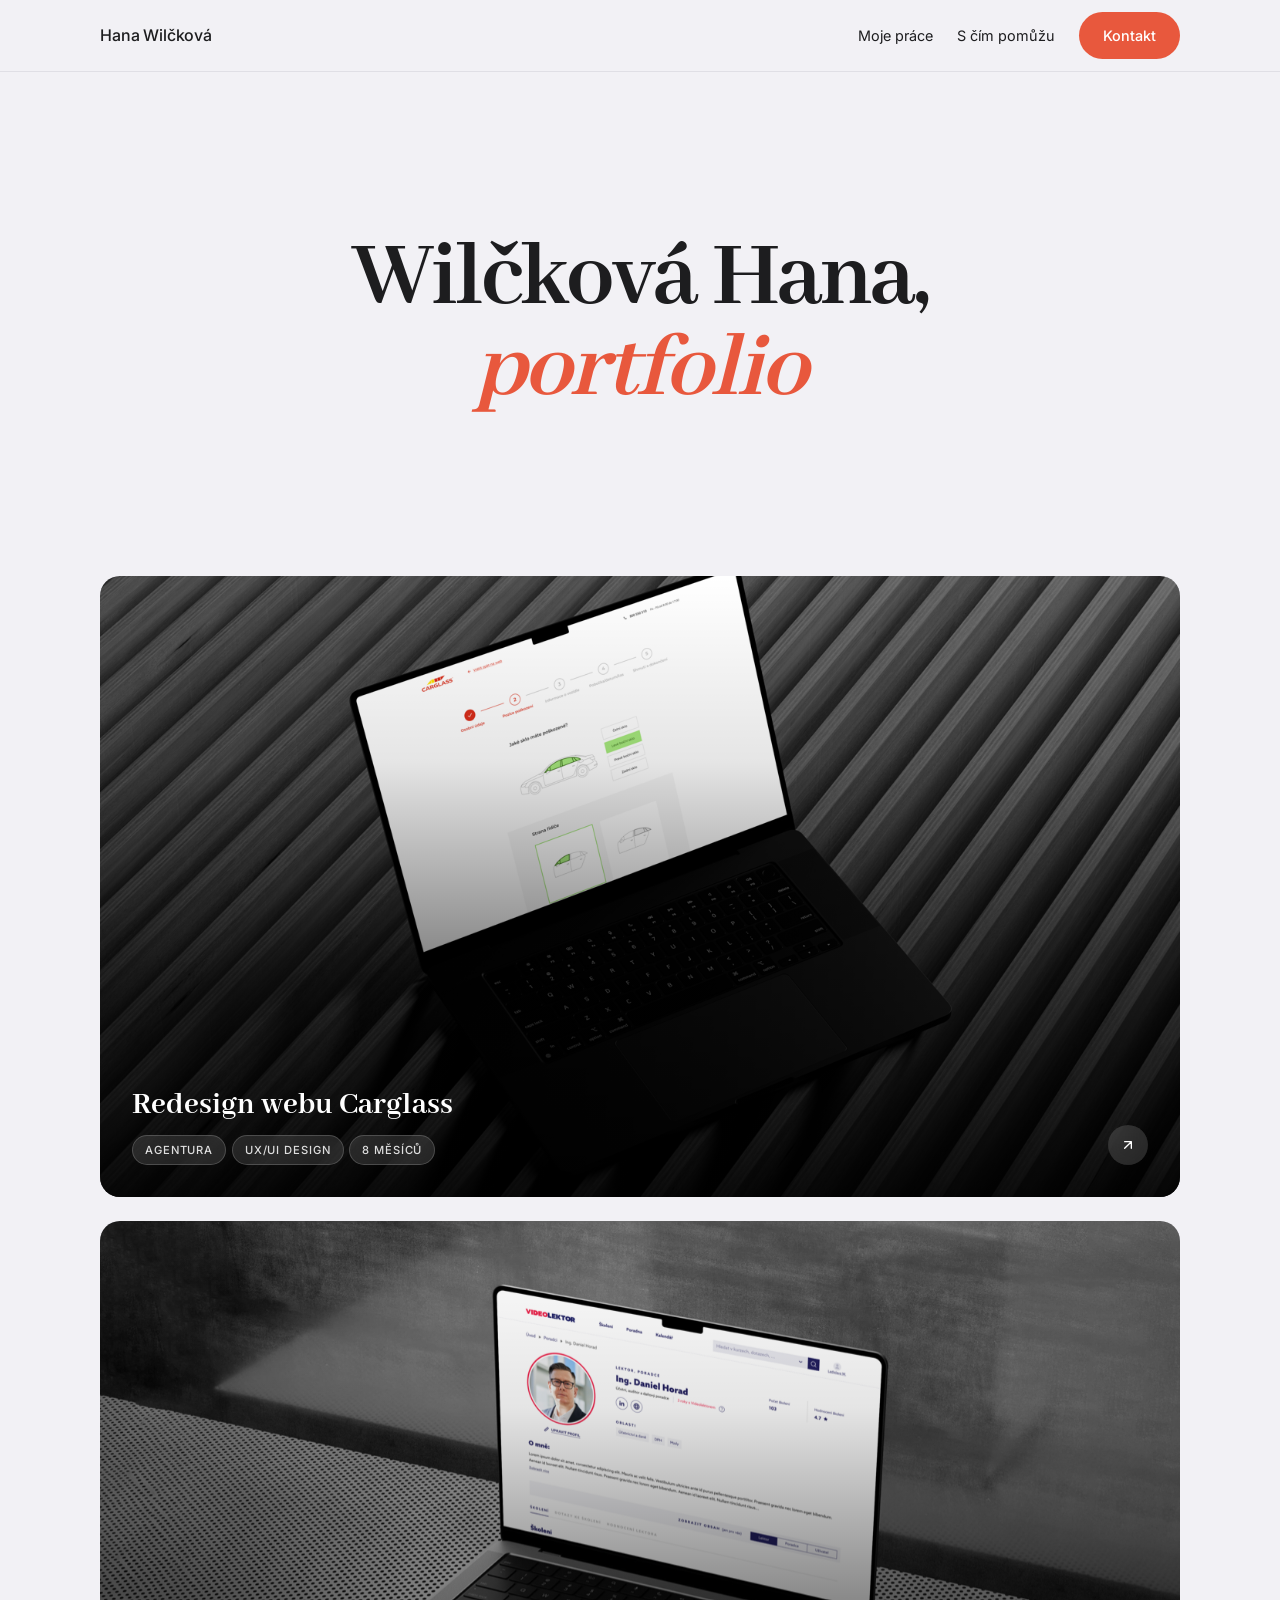
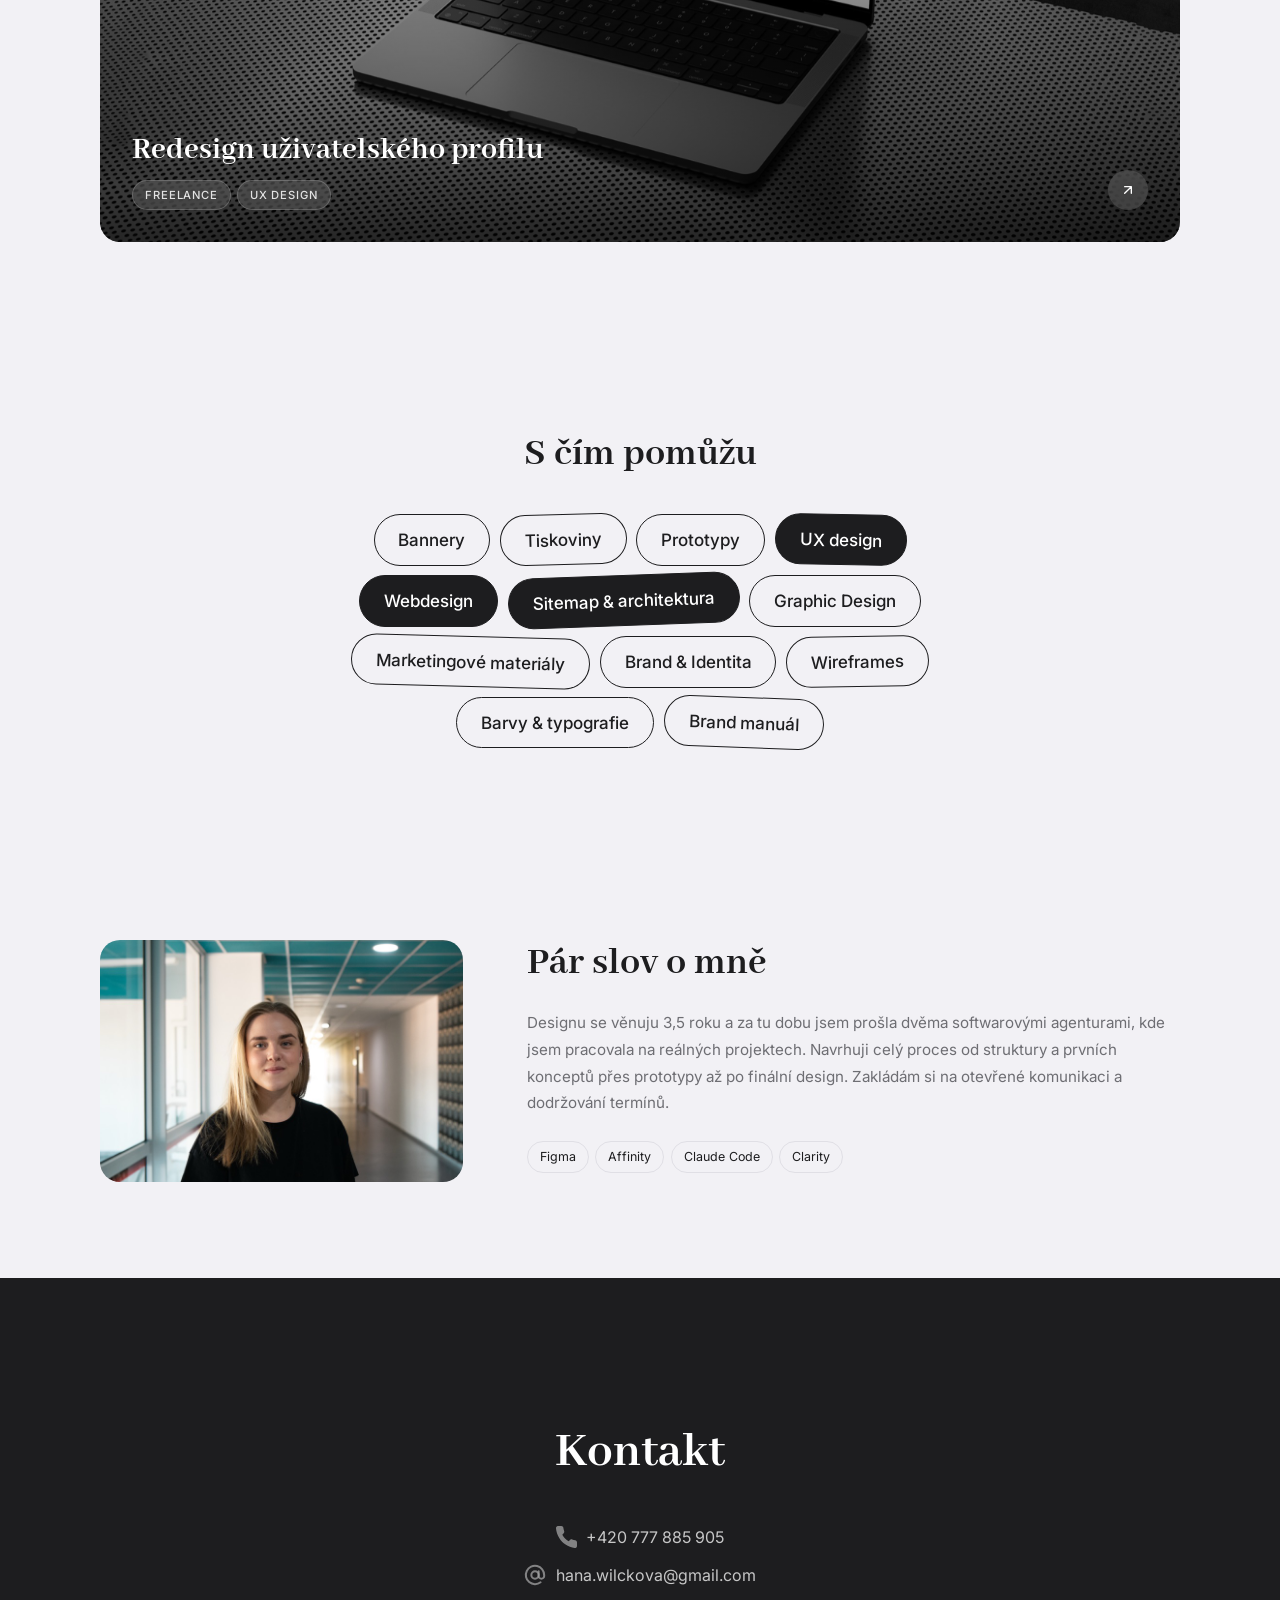
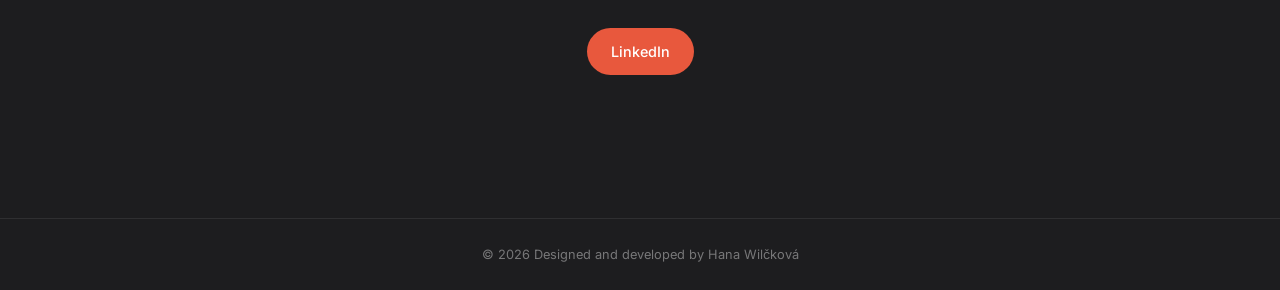
==== index.html @ 3c84c9d0 "Portfolio" ====
<!DOCTYPE html>
<html lang="cs">
<head>
  <meta charset="UTF-8" />
  <meta name="viewport" content="width=device-width, initial-scale=1.0" />
  <meta name="description" content="Hana Wilčková — UI/UX designérka s přesahem do grafiky a brandu. Propojuji strukturované myšlení, kreativitu a AI nástroje." />
  <title>Hana Wilčková — UI/UX designérka</title>
  <style>
/* =============================================
   FONTS
   ============================================= */
@font-face {
  font-family: 'Abhaya Libre';
  src: url('assets/fonts/AbhayaLibre-Regular.ttf') format('truetype');
  font-weight: 400;
  font-style: normal;
  font-display: swap;
}
@font-face {
  font-family: 'Abhaya Libre';
  src: url('assets/fonts/AbhayaLibre-Medium.ttf') format('truetype');
  font-weight: 500;
  font-style: normal;
  font-display: swap;
}
@font-face {
  font-family: 'Abhaya Libre';
  src: url('assets/fonts/AbhayaLibre-SemiBold.ttf') format('truetype');
  font-weight: 600;
  font-style: normal;
  font-display: swap;
}
@font-face {
  font-family: 'Abhaya Libre';
  src: url('assets/fonts/AbhayaLibre-Bold.ttf') format('truetype');
  font-weight: 700 800;
  font-style: normal;
  font-display: swap;
}
@font-face {
  font-family: 'Inter';
  src: url('assets/fonts/Inter-VariableFont_opsz,wght.ttf') format('truetype');
  font-weight: 100 900;
  font-style: normal;
  font-display: swap;
}

/* =============================================
   DESIGN TOKENS
   ============================================= */
:root {
  --color-bg: #F2F1F5;
  --color-primary: #F2F1F5;
  --color-accent: #E8583D;
  --color-text: #1D1D1F;
  --color-white: #FFFFFF;
  --color-footer: #1D1D1F;
  --color-muted: #6E6E73;
  --color-border: #E0DFE5;
  --color-card-bg: #FFFFFF;

  --font-serif: 'Abhaya Libre', Georgia, serif;
  --font-sans: 'Inter', -apple-system, BlinkMacSystemFont, 'Segoe UI', sans-serif;

  --space-xs: 0.5rem;
  --space-sm: 1rem;
  --space-md: 1.5rem;
  --space-lg: 2.5rem;
  --space-xl: 4rem;
  --space-2xl: 6rem;
  --space-3xl: 9rem;

  --radius-sm: 6px;
  --radius-md: 12px;
  --radius-lg: 20px;
  --radius-full: 9999px;

  --transition: 0.2s ease;

  --max-width: 1160px;
  --nav-height: 72px;
}

/* =============================================
   RESET & BASE
   ============================================= */
*, *::before, *::after {
  box-sizing: border-box;
  margin: 0;
  padding: 0;
}

html {
  scroll-behavior: smooth;
  scroll-padding-top: var(--nav-height);
}

body {
  font-family: var(--font-sans);
  font-weight: 400;
  font-size: 1rem;
  line-height: 1.65;
  color: var(--color-text);
  background-color: var(--color-bg);
  -webkit-font-smoothing: antialiased;
  -moz-osx-font-smoothing: grayscale;
}


img {
  display: block;
  max-width: 100%;
  height: auto;
}

a {
  color: inherit;
  text-decoration: none;
}

ul, ol {
  list-style: none;
}

/* =============================================
   TYPOGRAPHY
   ============================================= */
h1, h2, h3, h4 {
  font-family: var(--font-serif);
  font-weight: 700;
  line-height: 1.15;
  color: var(--color-text);
}

h1 { font-size: clamp(2.8rem, 6vw, 5.5rem); }
h2 { font-size: clamp(2rem, 4vw, 3.5rem); }
h3 { font-size: clamp(1.4rem, 2.5vw, 2rem); }
h4 { font-size: 1.2rem; font-weight: 600; }

p {
  color: var(--color-text);
  line-height: 1.7;
}

.text-muted {
  color: var(--color-muted);
  font-size: 0.9rem;
}

/* =============================================
   LAYOUT
   ============================================= */
.container {
  width: 100%;
  max-width: var(--max-width);
  margin: 0 auto;
  padding: 0 var(--space-lg);
}

section {
  padding: var(--space-2xl) 0;
}

/* =============================================
   BUTTONS
   ============================================= */
.btn {
  display: inline-flex;
  align-items: center;
  gap: 0.4rem;
  padding: 0.7rem 1.5rem;
  border-radius: var(--radius-full);
  font-family: var(--font-sans);
  font-size: 0.9rem;
  font-weight: 500;
  cursor: pointer;
  border: none;
  transition: background-color var(--transition), color var(--transition), transform var(--transition), box-shadow var(--transition);
  white-space: nowrap;
}

.btn-accent {
  background-color: var(--color-accent);
  color: var(--color-white);
}

.btn-accent:hover {
  background-color: #d44b31;
  transform: translateY(-1px);
  box-shadow: 0 4px 16px rgba(232, 88, 61, 0.3);
}

.btn-outline {
  background-color: transparent;
  color: var(--color-text);
  border: 1.5px solid var(--color-border);
}

.btn-outline:hover {
  border-color: var(--color-text);
}

.btn-ghost {
  background-color: transparent;
  color: var(--color-text);
  padding: 0.7rem 0;
}

.btn-ghost:hover {
  color: var(--color-accent);
}

.btn-large {
  padding: 1rem 2.5rem;
  font-size: 1.1rem;
}

.btn-nav {
  background-color: transparent;
  color: var(--color-text);
  border: 1.5px solid var(--color-text);
}

.btn-nav:hover {
  background-color: var(--color-accent);
  border-color: var(--color-accent);
  color: var(--color-white);
  transform: translateY(-1px);
  box-shadow: 0 4px 16px rgba(232, 88, 61, 0.3);
}

/* =============================================
   NAVIGATION
   ============================================= */
.nav {
  position: fixed;
  top: 0;
  left: 0;
  right: 0;
  z-index: 100;
  background-color: var(--color-bg);
  border-bottom: 1px solid var(--color-border);
  height: var(--nav-height);
  display: flex;
  align-items: center;
}

body {
  padding-top: var(--nav-height);
}

.nav__inner {
  display: flex;
  align-items: center;
  justify-content: space-between;
  width: 100%;
  max-width: var(--max-width);
  margin: 0 auto;
  padding: 0 var(--space-lg);
}

.nav__logo {
  font-family: var(--font-sans);
  font-weight: 500;
  font-size: 1rem;
  color: var(--color-text);
  letter-spacing: -0.01em;
  transition: color var(--transition);
  white-space: nowrap;
}

.nav__logo:hover {
  color: var(--color-accent);
}

.nav__links {
  display: flex;
  align-items: center;
  gap: var(--space-md);
  margin-left: auto;
  margin-right: var(--space-md);
}

.nav__link {
  font-family: var(--font-sans);
  font-size: 0.9rem;
  font-weight: 400;
  color: var(--color-text);
  transition: color var(--transition);
}

.nav__link:hover {
  color: var(--color-accent);
}

.nav__actions {
  display: flex;
  align-items: center;
  gap: var(--space-sm);
}

/* Burger button */
.nav__burger {
  display: none;
  flex-direction: column;
  justify-content: center;
  align-items: center;
  gap: 5px;
  width: 36px;
  height: 36px;
  background: none;
  border: none;
  cursor: pointer;
  padding: 0;
  flex-shrink: 0;
}

.nav__burger-line {
  display: block;
  width: 22px;
  height: 2px;
  background-color: var(--color-text);
  border-radius: 2px;
  transition: transform 0.2s ease, opacity 0.2s ease;
}

.nav__burger[aria-expanded="true"] .nav__burger-line:nth-child(1) {
  transform: translateY(7px) rotate(45deg);
}
.nav__burger[aria-expanded="true"] .nav__burger-line:nth-child(2) {
  opacity: 0;
}
.nav__burger[aria-expanded="true"] .nav__burger-line:nth-child(3) {
  transform: translateY(-7px) rotate(-45deg);
}

/* Mobile drawer */
.nav__drawer {
  display: none;
  position: fixed;
  top: var(--nav-height);
  left: 0;
  right: 0;
  height: calc(100dvh - var(--nav-height));
  background-color: var(--color-bg);
  padding: var(--space-md) var(--space-lg);
  flex-direction: column;
  gap: 0;
  z-index: 99;
  overflow-y: auto;
}

.nav__drawer.is-open {
  display: flex;
}

.nav__drawer-link {
  font-family: var(--font-sans);
  font-size: 1rem;
  font-weight: 400;
  color: var(--color-text);
  padding: 0.85rem 0;
  border-bottom: 1px solid var(--color-border);
  transition: color var(--transition);
}

.nav__drawer-link:last-child {
  border-bottom: none;
}

.nav__drawer-link:hover {
  color: var(--color-accent);
}

/* =============================================
   HERO
   ============================================= */
.hero {
  display: flex;
  flex-direction: column;
  justify-content: flex-start;
  padding-top: calc(var(--nav-height) + 10vh);
  padding-bottom: var(--space-2xl);
  position: relative;
  overflow: hidden;
}

.hero__scroll {
  position: absolute;
  bottom: 2.5rem;
  left: 50%;
  transform: translateX(-50%);
  display: flex;
  flex-direction: column;
  align-items: center;
  gap: 0.5rem;
  color: var(--color-muted);
  font-size: 0.75rem;
  letter-spacing: 0.08em;
  text-transform: uppercase;
  animation: scrollBounce 2s ease-in-out infinite;
}

.hero__scroll svg {
  width: 18px;
  height: 18px;
  stroke: var(--color-muted);
}

@keyframes scrollBounce {
  0%, 100% { transform: translateX(-50%) translateY(0); }
  50% { transform: translateX(-50%) translateY(6px); }
}

.hero__intro {
  display: flex;
  align-items: center;
  gap: var(--space-md);
  margin-bottom: var(--space-lg);
}

.hero__avatar-wrap {
  flex-shrink: 0;
  width: 68px;
  height: 68px;
  border-radius: var(--radius-full);
  background-color: var(--color-text);
  overflow: hidden;
  display: flex;
  align-items: center;
  justify-content: center;
}

.hero__avatar {
  width: 100%;
  height: 100%;
  object-fit: cover;
  border-radius: var(--radius-full);
}

.hero__avatar-placeholder {
  width: 100%;
  height: 100%;
  display: flex;
  align-items: center;
  justify-content: center;
}

.hero__avatar-placeholder svg {
  width: 32px;
  height: 32px;
  stroke: rgba(255,255,255,0.5);
}

.hero__intro-text {
  display: flex;
  flex-direction: column;
  gap: 0.15rem;
}

.hero__name {
  font-family: var(--font-sans);
  font-size: 0.95rem;
  font-weight: 500;
  color: var(--color-text);
}

.hero__role {
  font-size: 0.85rem;
  color: var(--color-muted);
}

.hero__title {
  font-size: clamp(3.2rem, 7.5vw, 6.5rem);
  letter-spacing: -0.03em;
  line-height: 0.95;
  margin-bottom: var(--space-lg);
  text-align: center;
  max-width: 900px;
  margin-left: auto;
  margin-right: auto;
}

.hero__title-accent {
  color: var(--color-accent);
  font-style: italic;
}

.hero__subtitle {
  font-size: 1.05rem;
  color: var(--color-muted);
  max-width: 520px;
  line-height: 1.75;
  margin-bottom: var(--space-lg);
}

.hero__actions {
  display: flex;
  align-items: center;
  gap: var(--space-md);
}

/* =============================================
   PROJECTS SECTION
   ============================================= */
.projects {
  padding: var(--space-md) 0 var(--space-2xl);
  scroll-margin-top: var(--nav-height);
}

.section-header {
  display: flex;
  align-items: baseline;
  justify-content: space-between;
  margin-bottom: var(--space-lg);
}

.section-label {
  font-family: var(--font-sans);
  font-size: 0.8rem;
  font-weight: 500;
  text-transform: uppercase;
  letter-spacing: 0.1em;
  color: var(--color-muted);
  margin-bottom: var(--space-xs);
}

.projects__grid {
  display: grid;
  grid-template-columns: 1fr;
  gap: var(--space-md);
}

/* =============================================
   PROJECT CARD
   ============================================= */
.card {
  border-radius: var(--radius-lg);
  overflow: hidden;
  position: relative;
  display: block;
  cursor: pointer;
  text-decoration: none;
  aspect-ratio: 40 / 23;
  background-color: var(--color-border);
}

.card__image {
  position: absolute;
  inset: 0;
  width: 100%;
  height: 100%;
}

.card__image img {
  width: 100%;
  height: 100%;
  object-fit: cover;
  transition: transform 0.5s ease;
}

.card:hover .card__image img {
  transform: scale(1.05);
}

.card__image-placeholder {
  width: 100%;
  height: 100%;
  display: flex;
  align-items: center;
  justify-content: center;
  font-family: var(--font-sans);
  font-size: 0.85rem;
  color: rgba(255,255,255,0.7);
  padding: var(--space-sm);
  text-align: center;
}

/* Gradient overlay + text */
.card__overlay {
  position: absolute;
  inset: 0;
  background: linear-gradient(to top, rgba(0,0,0,0.85) 0%, rgba(0,0,0,0.45) 40%, rgba(0,0,0,0.10) 70%, transparent 100%);
  display: flex;
  flex-direction: column;
  justify-content: flex-end;
  padding: 2rem;
  transition: background 0.4s ease;
}

.card:hover .card__overlay {
  background: linear-gradient(to top, rgba(0,0,0,0.82) 0%, rgba(0,0,0,0.25) 55%, transparent 100%);
}

.card__header {
  display: flex;
  align-items: flex-end;
  justify-content: space-between;
  gap: var(--space-sm);
}

.card__header-left {
  display: flex;
  flex-direction: column;
  gap: 0.3rem;
}

.card__tags {
  display: flex;
  flex-wrap: wrap;
  gap: 0.35rem;
  margin-top: 0.4rem;
}

.card__tag {
  display: inline-block;
  font-size: 0.7rem;
  font-weight: 500;
  text-transform: uppercase;
  letter-spacing: 0.08em;
  color: rgba(255,255,255,0.85);
  background: rgba(255,255,255,0.12);
  backdrop-filter: blur(10px);
  -webkit-backdrop-filter: blur(10px);
  border: 1px solid rgba(255,255,255,0.18);
  border-radius: var(--radius-full);
  padding: 0.3rem 0.75rem;
}

.card__title {
  font-family: var(--font-serif);
  font-size: clamp(1.4rem, 4vw, 2rem);
  font-weight: 700;
  color: var(--color-white);
  line-height: 1.2;
}

/* Arrow button */
.card__arrow {
  width: 2.5rem;
  height: 2.5rem;
  border-radius: var(--radius-full);
  background-color: rgba(255,255,255,0.15);
  backdrop-filter: blur(8px);
  -webkit-backdrop-filter: blur(8px);
  display: flex;
  align-items: center;
  justify-content: center;
  flex-shrink: 0;
  transition: background-color var(--transition), transform var(--transition);
}

.card:hover .card__arrow {
  background-color: var(--color-accent);
  transform: translate(2px, -2px);
}

.card__arrow svg {
  width: 1rem;
  height: 1rem;
  stroke: var(--color-white);
}

/* Placeholder card */
.card--placeholder {
  cursor: default;
  background-color: var(--color-bg);
  border: 1.5px dashed var(--color-border);
}

.card--placeholder:hover .card__image img {
  transform: none;
}

.card--placeholder .card__overlay {
  background: none;
}

.card--placeholder .card__title {
  color: var(--color-muted);
}

.card--placeholder .card__tag {
  color: var(--color-accent);
}

.card--placeholder .card__image-placeholder {
  background: transparent;
  color: var(--color-muted);
  font-size: 1.5rem;
}

/* =============================================
   SERVICES SECTION
   ============================================= */
.services {
  padding: var(--space-2xl) 0;
}

.services__inner {
  display: flex;
  flex-direction: column;
  align-items: center;
  gap: var(--space-lg);
}

.services__heading {
  font-family: var(--font-serif);
  font-size: clamp(1.8rem, 6vw, 2.5rem);
  font-weight: 700;
  line-height: 1;
  color: var(--color-text);
  text-align: center;
}

.services__cloud {
  display: flex;
  flex-wrap: wrap;
  justify-content: center;
  gap: clamp(0.35rem, 1.2vw, 0.6rem);
  max-width: 680px;
}

.services__pill {
  display: inline-block;
  padding: 0.62em 1.4em;
  border: 1.5px solid var(--color-text);
  border-radius: var(--radius-full);
  font-size: clamp(0.75rem, 3.2vw, 1.067rem);
  font-weight: 500;
  color: var(--color-text);
  white-space: nowrap;
}

.services__pill--accent {
  background-color: var(--color-text);
  border-color: var(--color-text);
  color: var(--color-white);
}

/* Subtle rotations for scattered feel */
.services__pill:nth-child(2)  { transform: rotate(-1.5deg); }
.services__pill:nth-child(4)  { transform: rotate(1deg); }
.services__pill:nth-child(6)  { transform: rotate(-2deg); }
.services__pill:nth-child(8)  { transform: rotate(1.5deg); }
.services__pill:nth-child(10) { transform: rotate(-1deg); }
.services__pill:nth-child(12) { transform: rotate(2deg); }

/* =============================================
   ABOUT SECTION
   ============================================= */
.about {
  padding: var(--space-2xl) 0;
}

.about__inner {
  display: grid;
  grid-template-columns: 1fr 2fr;
  gap: var(--space-xl);
  align-items: start;
}

.about__inner {
  display: grid;
  grid-template-columns: 1fr 1.8fr;
  gap: var(--space-xl);
  align-items: stretch;
}

.about__photo {
  border-radius: var(--radius-lg);
  overflow: hidden;
}

.about__photo img {
  width: 100%;
  height: 100%;
  object-fit: cover;
  object-position: 42% 0%;
  transform: scale(1.6) translateY(-15%);
  transform-origin: 42% 0%;
}

.about__content {
  display: flex;
  flex-direction: column;
  gap: var(--space-md);
}

.about__title {
  font-family: var(--font-serif);
  font-size: 2.5rem;
  font-weight: 700;
  color: var(--color-text);
}

.about__quote {
  font-family: var(--font-serif);
  font-size: 1.75rem;
  font-weight: 700;
  line-height: 1.2;
  color: var(--color-text);
}

.about__quote em {
  color: var(--color-accent);
  font-style: normal;
}

.about__subtext {
  font-size: 0.95rem;
  color: var(--color-muted);
  line-height: 1.75;
}

.about__tools-list {
  display: flex;
  flex-wrap: wrap;
  gap: 0.4rem;
}

.about__tool {
  padding: 0.3rem 0.75rem;
  border: 1px solid var(--color-border);
  border-radius: var(--radius-full);
  font-size: 0.78rem;
  color: var(--color-text);
}

/* =============================================
   FOOTER
   ============================================= */
.footer {
  background-color: var(--color-footer);
  color: var(--color-white);
}

.footer__main {
  min-height: 60vh;
  display: flex;
  align-items: center;
  padding: var(--space-2xl) 0;
}

.footer__bar {
  min-height: 72px;
  display: flex;
  align-items: center;
  justify-content: center;
  border-top: 1px solid rgba(255,255,255,0.08);
}

.footer__bar .container {
  width: 100%;
  text-align: center;
}

.footer__inner {
  display: flex;
  flex-direction: column;
  align-items: center;
  text-align: center;
  gap: var(--space-xl);
  width: 100%;
}

.footer__cta-label {
  font-size: 0.8rem;
  font-weight: 500;
  text-transform: uppercase;
  letter-spacing: 0.1em;
  color: rgba(255,255,255,0.4);
  margin-bottom: var(--space-sm);
}

.footer__headline {
  font-family: var(--font-serif);
  font-size: clamp(2rem, 4vw, 3.5rem);
  color: var(--color-white);
  line-height: 1.2;
  margin-bottom: var(--space-lg);
}

.footer__contacts {
  display: flex;
  flex-direction: column;
  align-items: center;
  gap: 0.75rem;
  margin-bottom: var(--space-lg);
}

.footer__contact-item {
  display: inline-flex;
  align-items: center;
  gap: 0.6rem;
  color: rgba(255,255,255,0.75);
  font-size: 1rem;
  text-decoration: none;
  transition: color var(--transition);
}

.footer__contact-item:hover {
  color: var(--color-white);
}

.footer__contact-item svg {
  flex-shrink: 0;
  opacity: 0.6;
}


.footer__copy {
  font-size: 0.8rem;
  color: rgba(255,255,255,0.4);
  text-align: center;
}

.footer__social {
  display: flex;
  gap: var(--space-md);
}

.footer__social-link {
  font-size: 0.8rem;
  color: rgba(255,255,255,0.4);
  transition: color var(--transition);
}

.footer__social-link:hover {
  color: var(--color-white);
}

/* =============================================
   CASE STUDY PAGES
   ============================================= */

/* Case Study Hero */
.case-hero {
  padding: var(--space-2xl) 0 var(--space-xl);
  border-bottom: 1px solid var(--color-border);
}

.case-hero__breadcrumb {
  font-size: 0.85rem;
  color: var(--color-muted);
  margin-bottom: var(--space-lg);
  display: flex;
  align-items: center;
  gap: 0.4rem;
}

.case-hero__breadcrumb a {
  color: var(--color-muted);
  transition: color var(--transition);
}

.case-hero__breadcrumb a:hover {
  color: var(--color-text);
}

.case-hero__label {
  font-size: 0.8rem;
  font-weight: 500;
  text-transform: uppercase;
  letter-spacing: 0.1em;
  color: var(--color-accent);
  margin-bottom: var(--space-sm);
}

.case-hero__title {
  margin-bottom: var(--space-lg);
  max-width: 800px;
}

.case-hero__meta {
  display: flex;
  flex-wrap: wrap;
  gap: var(--space-lg);
}

.case-hero__meta-item {
  display: flex;
  flex-direction: column;
  gap: 0.2rem;
}

.case-hero__meta-label {
  font-size: 0.75rem;
  font-weight: 500;
  text-transform: uppercase;
  letter-spacing: 0.08em;
  color: var(--color-muted);
}

.case-hero__meta-value {
  font-size: 0.95rem;
  font-weight: 500;
  color: var(--color-text);
}

/* Case Study Cover Image */
.case-cover {
  padding: var(--space-xl) 0;
}

.case-cover__image {
  width: 100%;
  border-radius: var(--radius-lg);
  overflow: hidden;
  aspect-ratio: 16 / 7;
  background-color: var(--color-border);
  position: relative;
}

.case-cover__image img {
  width: 100%;
  height: 100%;
  object-fit: cover;
}

.case-cover__placeholder {
  width: 100%;
  height: 100%;
  display: flex;
  align-items: center;
  justify-content: center;
  font-family: var(--font-sans);
  font-size: 0.9rem;
  color: var(--color-white);
}

/* Case Study Content */
.case-content {
  padding: 0 0 var(--space-2xl);
}

.case-section {
  padding: var(--space-xl) 0;
  border-top: 1px solid var(--color-border);
}

.case-section__inner {
  display: grid;
  grid-template-columns: 200px 1fr;
  gap: var(--space-xl);
  align-items: start;
}

.case-section__num {
  font-family: var(--font-sans);
  font-size: 0.75rem;
  font-weight: 500;
  text-transform: uppercase;
  letter-spacing: 0.1em;
  color: var(--color-muted);
  padding-top: 0.5rem;
}

.case-section__num strong {
  font-size: 1.5rem;
  font-weight: 700;
  font-family: var(--font-serif);
  color: var(--color-text);
  display: block;
  line-height: 1;
  margin-bottom: 0.25rem;
}

.case-section__title {
  font-family: var(--font-serif);
  font-size: clamp(1.5rem, 2.5vw, 2rem);
  margin-bottom: var(--space-md);
}

.case-section__body {
  font-size: 1.05rem;
  line-height: 1.8;
  color: var(--color-text);
}

.case-section__body p {
  margin-bottom: var(--space-sm);
}

.case-section__body p:last-child {
  margin-bottom: 0;
}

/* Numbered process steps */
.process-steps {
  display: flex;
  flex-direction: column;
  gap: var(--space-md);
  margin-top: var(--space-md);
}

.process-step {
  display: flex;
  gap: var(--space-md);
  align-items: flex-start;
}

.process-step__num {
  flex-shrink: 0;
  width: 36px;
  height: 36px;
  border-radius: var(--radius-full);
  background-color: var(--color-accent);
  color: var(--color-white);
  display: flex;
  align-items: center;
  justify-content: center;
  font-size: 0.8rem;
  font-weight: 600;
  font-family: var(--font-sans);
  margin-top: 0.1rem;
}

.process-step__content {
  flex: 1;
}

.process-step__title {
  font-weight: 500;
  color: var(--color-text);
  margin-bottom: 0.2rem;
}

.process-step__desc {
  font-size: 0.875rem;
  color: var(--color-muted);
}

/* Callout / highlight block */
.callout {
  background-color: var(--color-white);
  border-left: 3px solid var(--color-accent);
  border-radius: 0 var(--radius-md) var(--radius-md) 0;
  padding: var(--space-md);
  margin: var(--space-md) 0;
}

.callout p {
  font-size: 0.975rem;
  color: var(--color-text);
}

/* Image placeholder in case study */
.case-image {
  width: 100%;
  border-radius: var(--radius-md);
  overflow: hidden;
  margin: var(--space-md) 0;
}

.case-image__placeholder {
  width: 100%;
  aspect-ratio: 16 / 8;
  display: flex;
  flex-direction: column;
  align-items: center;
  justify-content: center;
  gap: 0.5rem;
  font-family: var(--font-sans);
  font-size: 0.85rem;
  color: rgba(255,255,255,0.85);
}

.case-image__caption {
  font-size: 0.8rem;
  color: var(--color-muted);
  text-align: center;
  margin-top: 0.5rem;
  font-style: italic;
}

/* Back button */
.case-back {
  padding: var(--space-xl) 0 var(--space-2xl);
  border-top: 1px solid var(--color-border);
  display: flex;
  align-items: center;
  justify-content: space-between;
}

.btn-back {
  display: inline-flex;
  align-items: center;
  gap: 0.5rem;
  font-size: 0.9rem;
  font-weight: 500;
  color: var(--color-text);
  transition: color var(--transition), gap var(--transition);
}

.btn-back:hover {
  color: var(--color-accent);
  gap: 0.75rem;
}

/* =============================================
   DIVIDERS & UTILS
   ============================================= */
.divider {
  width: 100%;
  height: 1px;
  background-color: var(--color-border);
}

.visually-hidden {
  position: absolute;
  width: 1px;
  height: 1px;
  padding: 0;
  margin: -1px;
  overflow: hidden;
  clip: rect(0, 0, 0, 0);
  white-space: nowrap;
  border: 0;
}

/* =============================================
   RESPONSIVE
   ============================================= */
@media (max-width: 900px) {
  .projects__grid {
    grid-template-columns: 1fr;
    gap: var(--space-md);
  }

  .about__inner {
    grid-template-columns: 1fr;
    gap: var(--space-lg);
  }

  .case-section__inner {
    grid-template-columns: 1fr;
    gap: var(--space-sm);
  }

  .case-section__num {
    display: flex;
    align-items: center;
    gap: var(--space-sm);
    padding-top: 0;
  }

  .case-section__num strong {
    display: inline;
    margin-bottom: 0;
  }
}

@media (max-width: 768px) {
  :root {
    --space-xl: 3rem;
    --space-2xl: 4rem;
    --space-3xl: 5rem;
  }

  .container {
    padding: 0 var(--space-sm);
  }

  .nav__inner {
    padding: 0 var(--space-sm);
  }

  .hero {
    padding: var(--space-xl) 0 var(--space-lg);
  }

  .hero__title {
    font-size: clamp(2.6rem, 9vw, 4rem);
  }

  .hero__actions {
    flex-direction: column;
    align-items: flex-start;
    gap: var(--space-sm);
  }

  .section-header {
    flex-direction: column;
    gap: var(--space-xs);
  }

  .case-hero__meta {
    gap: var(--space-md);
  }

  .footer__bottom {
    flex-direction: column;
    align-items: center;
    text-align: center;
  }
}

@media (max-width: 480px) {
  h1 { font-size: 2.4rem; }
  h2 { font-size: 1.8rem; }

  .hero__subtitle {
    font-size: 1rem;
  }
}

@media (max-width: 425px) {
  .nav__links {
    display: none;
  }

  .nav__burger {
    display: flex;
  }

  .nav__inner {
    padding: 0 var(--space-sm);
  }

  .nav__drawer {
    padding: 0 var(--space-sm);
  }

  .card__overlay {
    padding: 1.25rem;
  }

  .card__tag {
    font-size: 0.65rem;
    padding: 0.25rem 0.6rem;
  }
}


/* =============================================
   ANIMACE
   ============================================= */

/* Nav blur při scrollu */
.nav--scrolled {
  background-color: rgba(242, 241, 245, 0.85);
  backdrop-filter: blur(12px);
  -webkit-backdrop-filter: blur(12px);
  box-shadow: 0 1px 0 rgba(0,0,0,0.06);
}

/* Fade-in při scrollu */
.anim-hidden {
  opacity: 0;
  transform: translateY(24px);
  transition: opacity 0.6s ease, transform 0.6s ease;
}
.anim-visible {
  opacity: 1;
  transform: translateY(0);
}

</style>
</head>
<body>

  <!-- ===================== NAVIGATION ===================== -->
  <header>
    <nav class="nav" aria-label="Hlavní navigace">
      <div class="nav__inner">
        <a href="index.html" class="nav__logo">Hana Wilčková</a>
        <div class="nav__links">
          <a href="#projekty" class="nav__link">Moje práce</a>
          <a href="#sluzby" class="nav__link">S čím pomůžu</a>
        </div>
        <div class="nav__actions">
          <a href="#kontakt" class="btn btn-accent">Kontakt</a>
          <button class="nav__burger" aria-label="Otevřít menu" aria-expanded="false">
            <span class="nav__burger-line"></span>
            <span class="nav__burger-line"></span>
            <span class="nav__burger-line"></span>
          </button>
        </div>
      </div>
      <div class="nav__drawer" id="navDrawer">
        <a href="#projekty" class="nav__drawer-link">Moje práce</a>
        <a href="#sluzby" class="nav__drawer-link">S čím pomůžu</a>
      </div>
    </nav>
  </header>

  <main>

    <!-- ===================== HERO ===================== -->
    <section class="hero">
      <div class="container">


        <!-- Velký display nadpis -->
        <h1 class="hero__title">
          Wilčková Hana,<br>
          <span class="hero__title-accent">portfolio</span>
        </h1>


      </div>


    </section>

    <!-- ===================== PROJECTS ===================== -->
    <section class="projects" id="projekty">
      <div class="container">

        <div class="projects__grid">

          <!-- Card 1 – Carglass -->
          <a href="carglass.html" class="card" aria-label="Přejít na case study Carglass">
            <div class="card__image">
              <img
                src="assets/images/carglass-preview.png"
                alt="Náhled projektu Carglass"
                onerror="this.style.display='none'; this.nextElementSibling.style.display='flex';"
              />
              <div class="card__image-placeholder" style="display:none; background: linear-gradient(135deg, #2C2C54 0%, #474787 100%);">
                Carglass · preview image
              </div>
            </div>
            <div class="card__overlay">
              <div class="card__header">
                <div class="card__header-left">
                  <h3 class="card__title">Redesign webu Carglass</h3>
                  <div class="card__tags">
                    <span class="card__tag">Agentura</span>
                    <span class="card__tag">UX/UI design</span>
                    <span class="card__tag">8 měsíců</span>
                  </div>
                </div>
                <div class="card__arrow">
                  <svg fill="none" viewBox="0 0 24 24" stroke-width="2" stroke-linecap="round" stroke-linejoin="round"><path d="M7 17L17 7M17 7H7M17 7v10"/></svg>
                </div>
              </div>
            </div>
          </a>

          <!-- Card 2 – Videolektor -->
          <a href="videolektor.html" class="card" aria-label="Přejít na case study Videolektor">
            <div class="card__image">
              <img
                src="assets/images/videolektor-preview.png"
                alt="Náhled projektu Videolektor"
                onerror="this.style.display='none'; this.nextElementSibling.style.display='flex';"
              />
              <div class="card__image-placeholder" style="display:none; background: linear-gradient(135deg, #1a1a2e 0%, #0f3460 100%);">
                Videolektor · preview image
              </div>
            </div>
            <div class="card__overlay">
              <div class="card__header">
                <div class="card__header-left">
                  <h3 class="card__title">Redesign uživatelského profilu</h3>
                  <div class="card__tags">
                    <span class="card__tag">Freelance</span>
                    <span class="card__tag">UX design</span>
                  </div>
                </div>
                <div class="card__arrow">
                  <svg fill="none" viewBox="0 0 24 24" stroke-width="2" stroke-linecap="round" stroke-linejoin="round"><path d="M7 17L17 7M17 7H7M17 7v10"/></svg>
                </div>
              </div>
            </div>
          </a>


        </div>
      </div>
    </section>

    <!-- ===================== SERVICES ===================== -->
    <section class="services" id="sluzby">
      <div class="container">

        <div class="services__inner">

          <h2 class="services__heading">S čím pomůžu</h2>

          <div class="services__cloud">
            <span class="services__pill">Bannery</span>
            <span class="services__pill">Tiskoviny</span>
            <span class="services__pill">Prototypy</span>
            <span class="services__pill services__pill--accent">UX design</span>
            <span class="services__pill services__pill--accent">Webdesign</span>
            <span class="services__pill services__pill--accent">Sitemap & architektura</span>
            <span class="services__pill">Graphic Design</span>
            <span class="services__pill">Marketingové materiály</span>
            <span class="services__pill">Brand & Identita</span>
            <span class="services__pill">Wireframes</span>
            <span class="services__pill">Barvy & typografie</span>
            <span class="services__pill">Brand manuál</span>
          </div>

        </div>
      </div>
    </section>

    <!-- ===================== ABOUT ===================== -->
    <section class="about" id="o-mne">
      <div class="container">
        <div class="about__inner">

          <!-- Foto -->
          <div class="about__photo">
            <img
              src="assets/images/foto-hana.jpg"
              alt="Hana Wilčková"
              onerror="this.style.display='none';"
            />
          </div>

          <!-- Text -->
          <div class="about__content">
            <h2 class="about__title">Pár slov o mně</h2>
            <p class="about__subtext">
              Designu se věnuju 3,5 roku a za tu dobu jsem prošla dvěma softwarovými
              agenturami, kde jsem pracovala na reálných projektech. Navrhuji celý proces
              od struktury a prvních konceptů přes prototypy až po finální design.
              Zakládám si na otevřené komunikaci a dodržování termínů.
            </p>
            <div class="about__tools-list">
              <span class="about__tool">Figma</span>
              <span class="about__tool">Affinity</span>
              <span class="about__tool">Claude Code</span>
              <span class="about__tool">Clarity</span>
            </div>
          </div>

        </div>
      </div>
    </section>

  </main>

  <!-- ===================== FOOTER ===================== -->
  <footer class="footer" id="kontakt">
    <div class="footer__main">
      <div class="container">
        <div class="footer__inner">
          <div>
            <h2 class="footer__headline">Kontakt</h2>
            <div class="footer__contacts">
              <a href="tel:+420777885905" class="footer__contact-item">
                <svg width="21" height="22" viewBox="0 0 21 22" fill="none" xmlns="http://www.w3.org/2000/svg" aria-hidden="true"><path d="M20.9993 16.4712V19.7831C21.0005 20.0906 20.9403 20.3949 20.8225 20.6766C20.7047 20.9583 20.5319 21.2112 20.3152 21.419C20.0985 21.6269 19.8427 21.7851 19.5642 21.8836C19.2856 21.9821 18.9904 22.0187 18.6975 21.991C15.4484 21.6219 12.3275 20.4611 9.58535 18.6019C7.03418 16.9069 4.87123 14.6455 3.2501 11.9781C1.46565 9.09809 0.355154 5.81909 0.00857022 2.40674C-0.0178155 2.10146 0.0168851 1.79378 0.110463 1.50329C0.20404 1.2128 0.354444 0.94586 0.552098 0.719472C0.749753 0.493085 0.990327 0.312208 1.2585 0.188357C1.52668 0.0645062 1.81659 0.000395695 2.10976 0.000107032H5.27738C5.78981 -0.00516598 6.28658 0.184556 6.67511 0.533909C7.06364 0.883262 7.31741 1.36841 7.38913 1.89892C7.52283 2.9588 7.77078 3.99946 8.12824 5.00106C8.2703 5.39619 8.30105 5.82562 8.21684 6.23847C8.13263 6.65131 7.93699 7.03026 7.6531 7.33042L6.31214 8.73245C7.81524 11.4963 10.004 13.7847 12.6474 15.3562L13.9883 13.9542C14.2754 13.6574 14.6379 13.4528 15.0327 13.3648C15.4276 13.2767 15.8383 13.3089 16.2162 13.4574C17.1742 13.8312 18.1695 14.0904 19.1832 14.2302C19.6962 14.3058 20.1646 14.576 20.4994 14.9892C20.8343 15.4024 21.0122 15.9298 20.9993 16.4712Z" fill="currentColor"/></svg>
                +420 777 885 905
              </a>
              <a href="mailto:hana.wilckova@gmail.com" class="footer__contact-item">
                <svg width="22" height="22" viewBox="0 0 22 22" fill="none" xmlns="http://www.w3.org/2000/svg" aria-hidden="true"><path d="M11.0007 14.6663C13.0257 14.6663 14.6673 13.0247 14.6673 10.9997C14.6673 8.97463 13.0257 7.33301 11.0007 7.33301C8.97561 7.33301 7.33398 8.97463 7.33398 10.9997C7.33398 13.0247 8.97561 14.6663 11.0007 14.6663Z" stroke="currentColor" stroke-width="2" stroke-linecap="round" stroke-linejoin="round"/><path d="M14.6673 7.33342V11.9167C14.6673 12.6461 14.9571 13.3456 15.4728 13.8613C15.9885 14.377 16.688 14.6667 17.4173 14.6667C18.1467 14.6667 18.8461 14.377 19.3619 13.8613C19.8776 13.3456 20.1673 12.6461 20.1673 11.9167V11.0001C20.1672 8.93119 19.4672 6.92319 18.1812 5.30257C16.8951 3.68195 15.0987 2.54404 13.0839 2.07385C11.0692 1.60367 8.9546 1.82887 7.08406 2.71284C5.21352 3.5968 3.69702 5.08754 2.78115 6.94266C1.86527 8.79778 1.60388 10.9082 2.03948 12.9307C2.47508 14.9532 3.58205 16.7689 5.1804 18.0825C6.77875 19.3961 8.77447 20.1304 10.8431 20.166C12.9116 20.2015 14.9314 19.5363 16.574 18.2784" stroke="currentColor" stroke-width="2" stroke-linecap="round" stroke-linejoin="round"/></svg>
                hana.wilckova@gmail.com
              </a>
            </div>
            <a href="https://www.linkedin.com/in/hana-wil%C4%8Dkov%C3%A1-b87b41229/" target="_blank" rel="noopener" class="btn btn-accent">
              LinkedIn
            </a>
          </div>
        </div>
      </div>
    </div>
    <div class="footer__bar">
      <div class="container">
        <p class="footer__copy">© 2026 Designed and developed by Hana Wilčková</p>
      </div>
    </div>
  </footer>


<script>
  /* ── 1. NAV BLUR při scrollu ── */
  const nav = document.querySelector('.nav');
  window.addEventListener('scroll', () => {
    nav.classList.toggle('nav--scrolled', window.scrollY > 40);
  }, { passive: true });

  /* ── 2. BURGER MENU ── */
  const navBurger = document.querySelector('.nav__burger');
  const navDrawer = document.getElementById('navDrawer');
  if (navBurger && navDrawer) {
    navBurger.addEventListener('click', () => {
      const isOpen = navDrawer.classList.toggle('is-open');
      navBurger.setAttribute('aria-expanded', String(isOpen));
    });
    navDrawer.querySelectorAll('a').forEach(link => {
      link.addEventListener('click', () => {
        navDrawer.classList.remove('is-open');
        navBurger.setAttribute('aria-expanded', 'false');
      });
    });
  }

  /* ── 2. SCROLL FADE-IN (IntersectionObserver) ── */
  const fadeEls = document.querySelectorAll(
    '.hero__intro, .hero__title, .hero__actions, .card, .about__photo, .about__content, .footer__headline, .footer__contacts, .btn-footer'
  );
  fadeEls.forEach((el, i) => {
    el.classList.add('anim-hidden');
    // karty se zpožďují postupně
    if (el.classList.contains('card')) {
      el.style.transitionDelay = (i % 3) * 0.08 + 's';
    }
  });

  const observer = new IntersectionObserver((entries) => {
    entries.forEach(entry => {
      if (entry.isIntersecting) {
        entry.target.classList.add('anim-visible');
        observer.unobserve(entry.target);
      }
    });
  }, { threshold: 0.1, rootMargin: '0px 0px -40px 0px' });

  fadeEls.forEach(el => observer.observe(el));

  /* ── 3. HERO stagger při načtení ── */
  const heroEls = [
    document.querySelector('.hero__intro'),
    document.querySelector('.hero__title'),
    document.querySelector('.hero__actions'),
  ];
  heroEls.forEach((el, i) => {
    if (!el) return;
    el.style.animationDelay = (i * 0.15) + 's';
  });
</script>

</body>
</html>
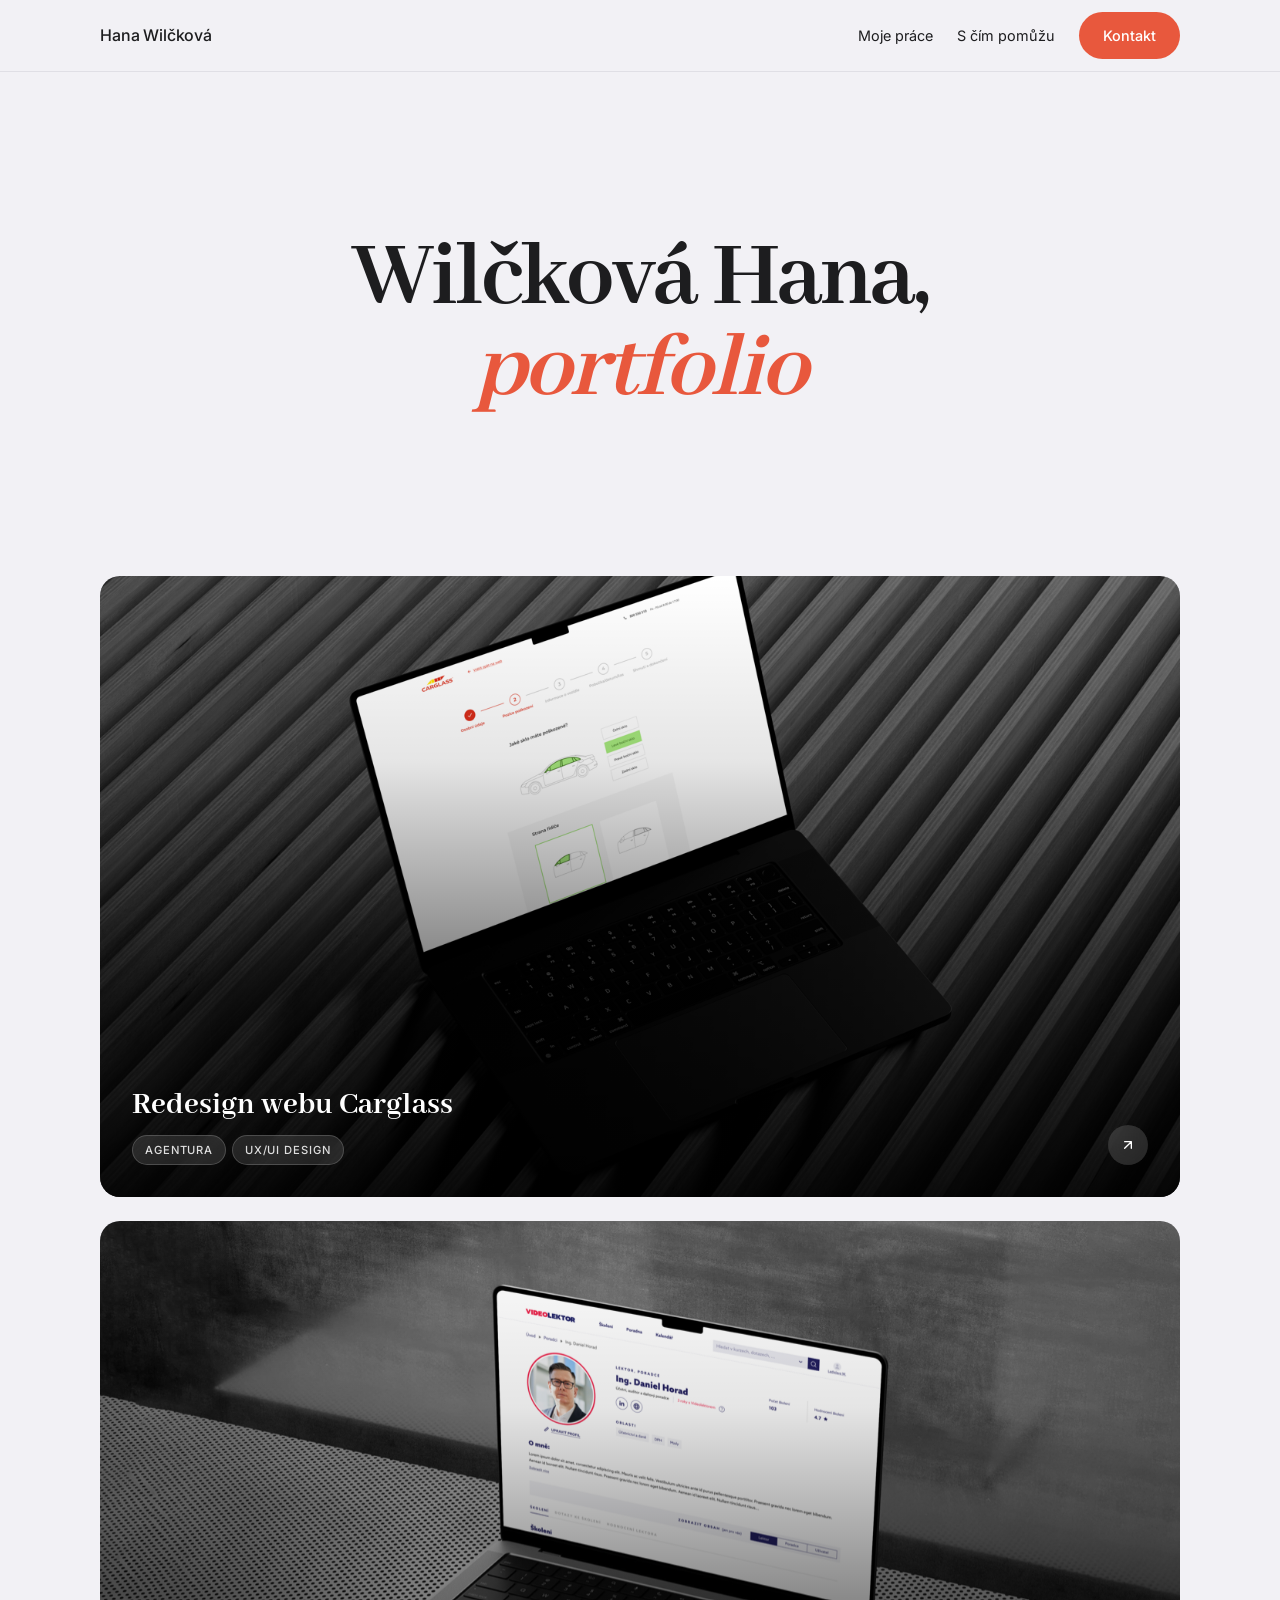
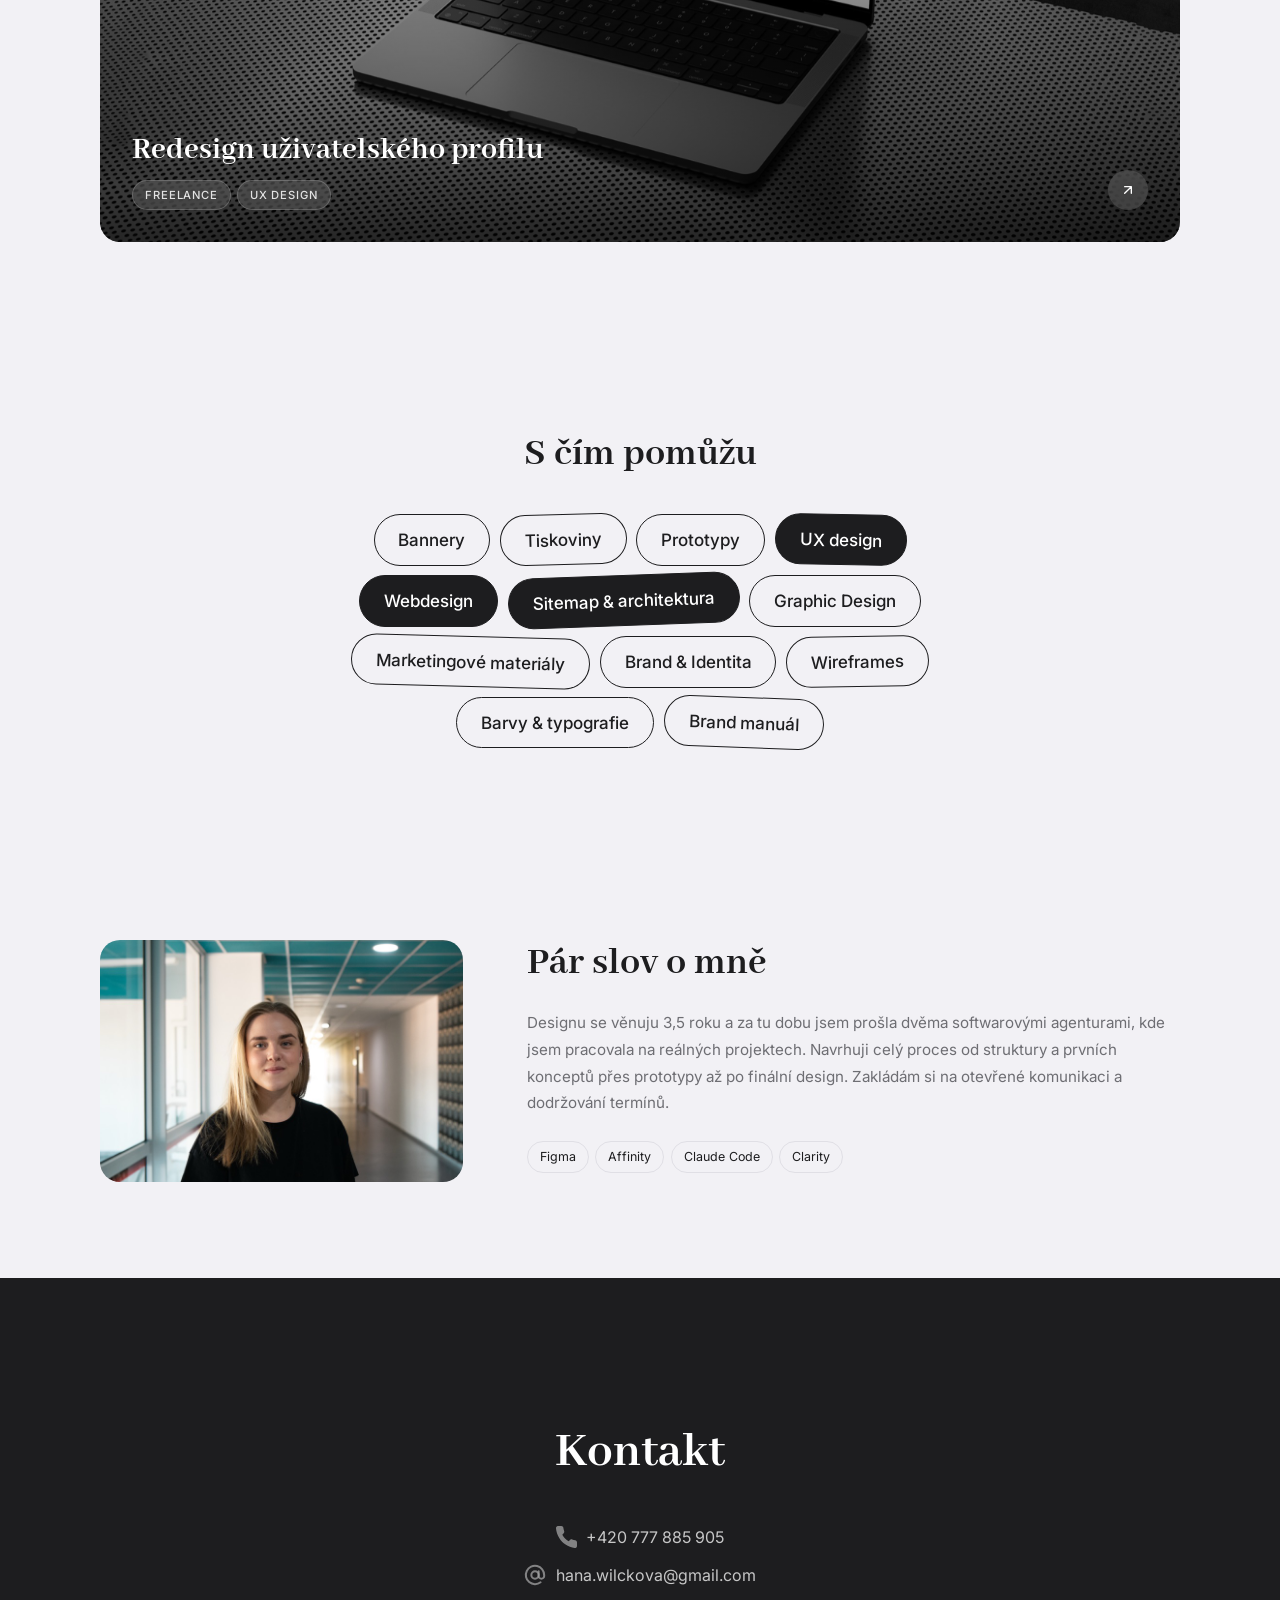
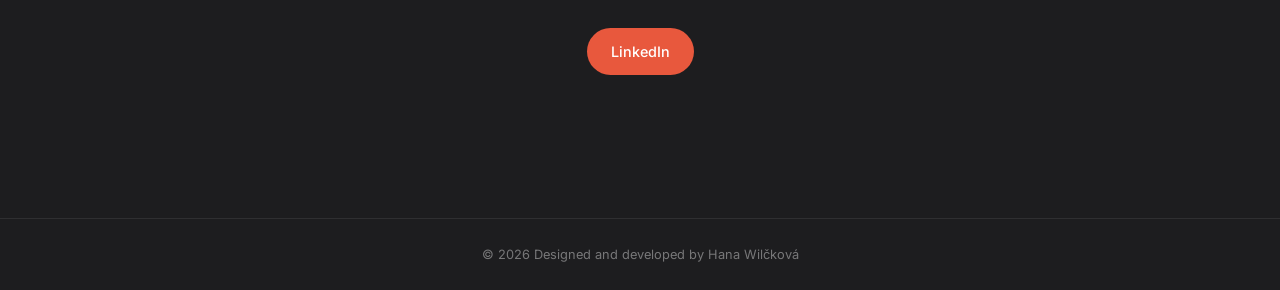
==== commit 8952ab68: "Remove tag 8 mesicu" ====
--- a/index.html
+++ b/index.html
@@ -1429,7 +1429,6 @@
                   <div class="card__tags">
                     <span class="card__tag">Agentura</span>
                     <span class="card__tag">UX/UI design</span>
-                    <span class="card__tag">8 měsíců</span>
                   </div>
                 </div>
                 <div class="card__arrow">
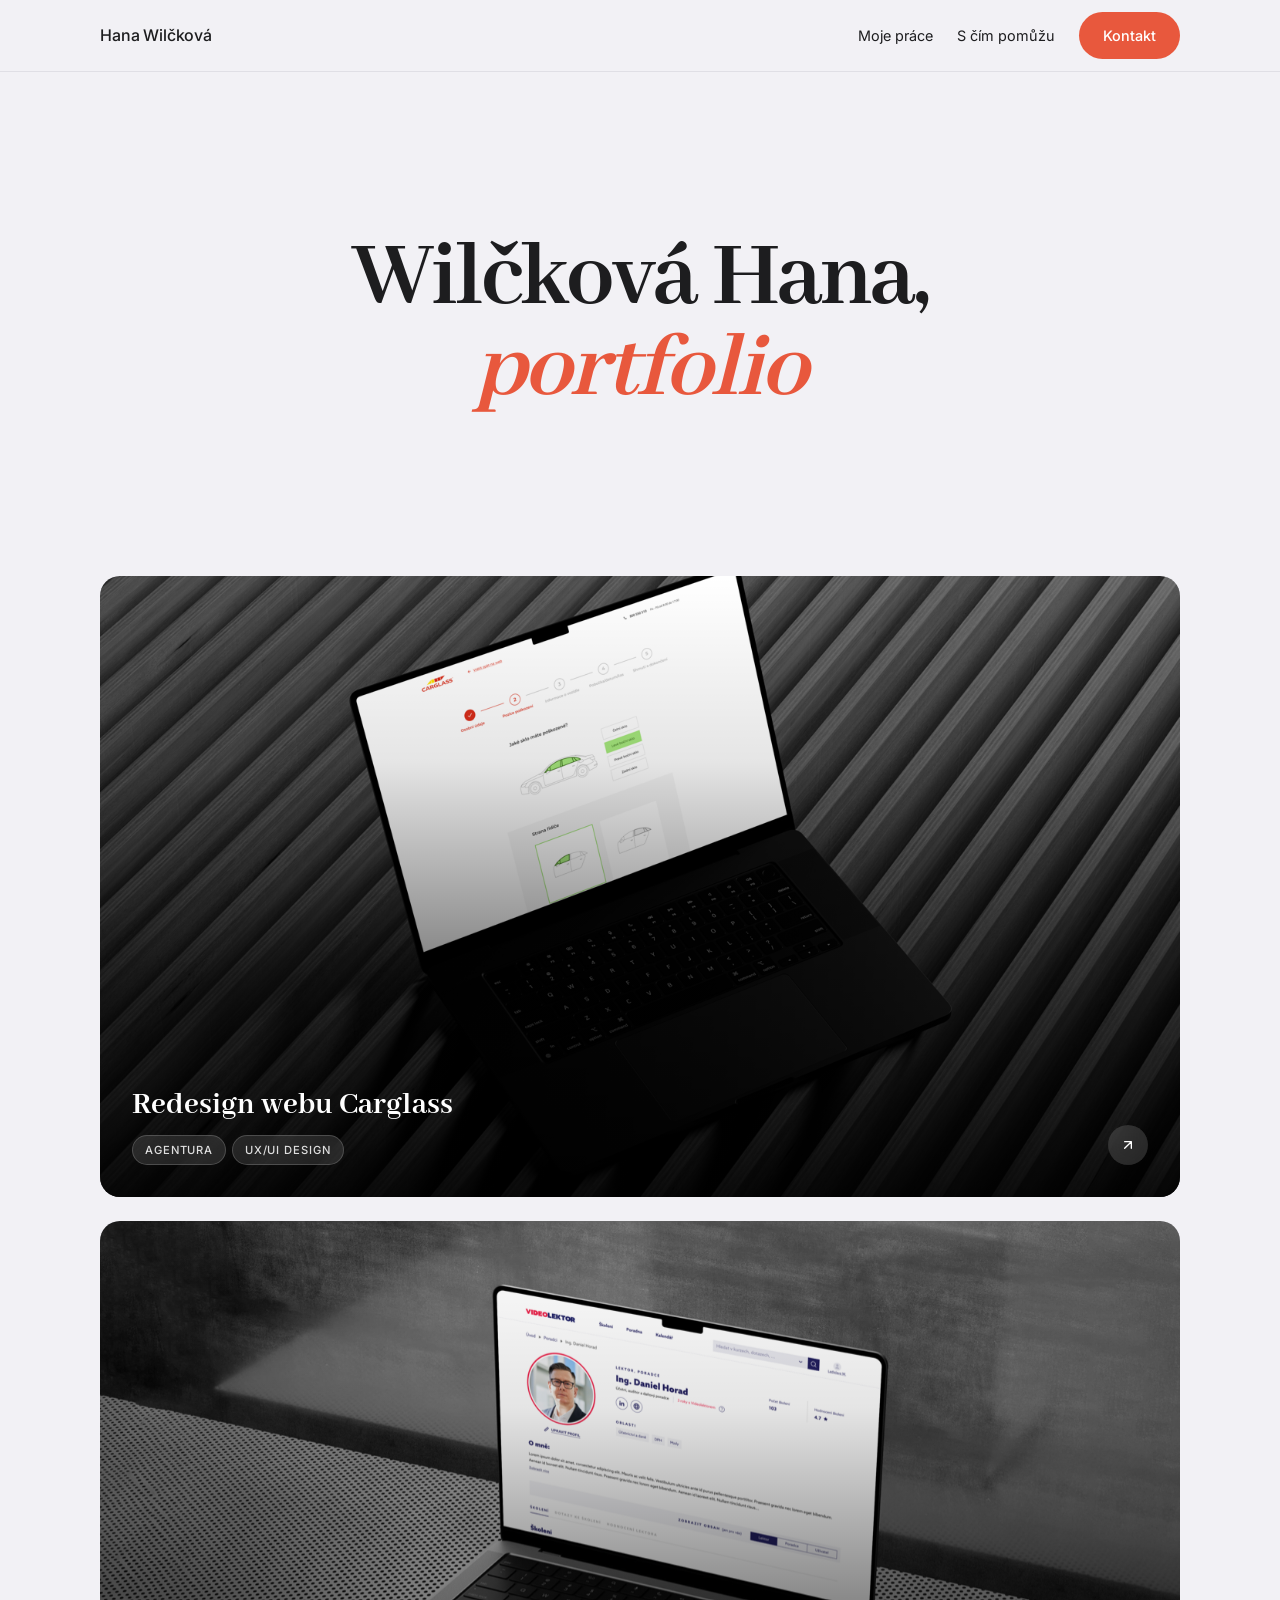
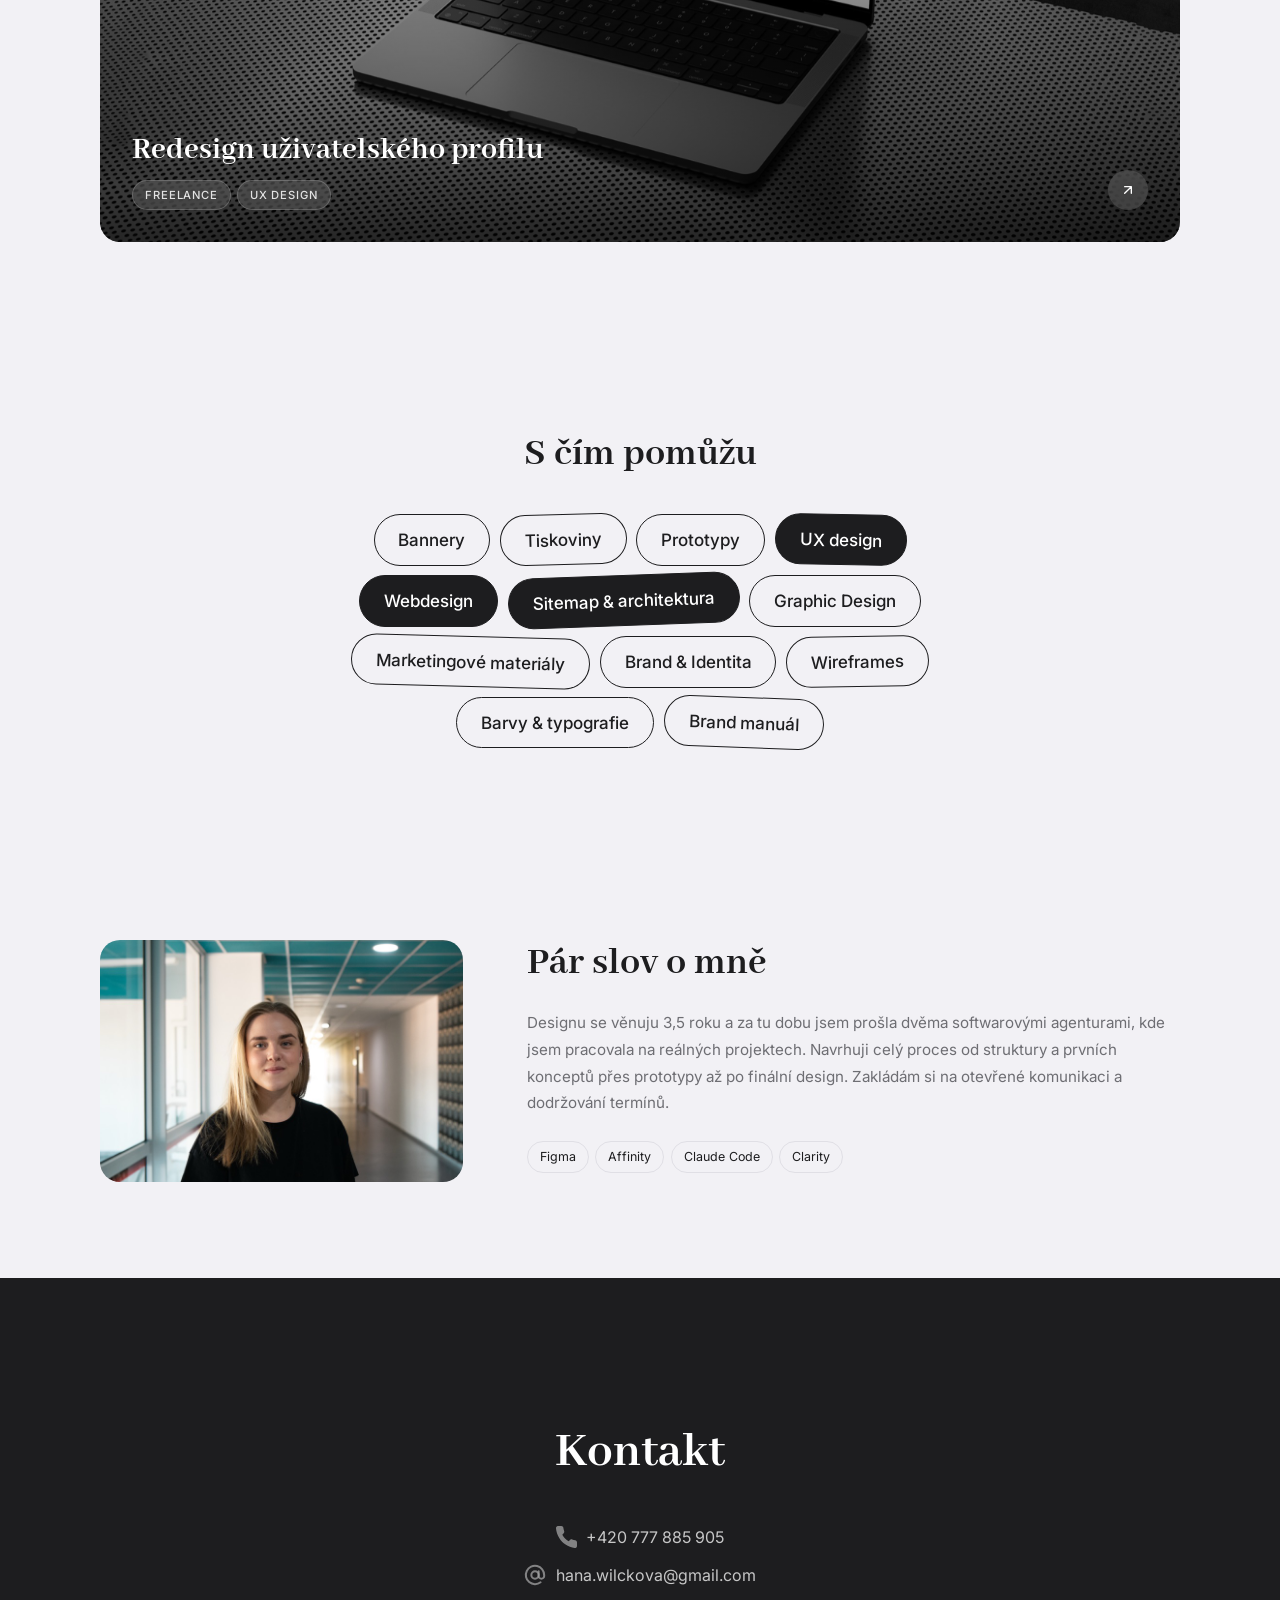
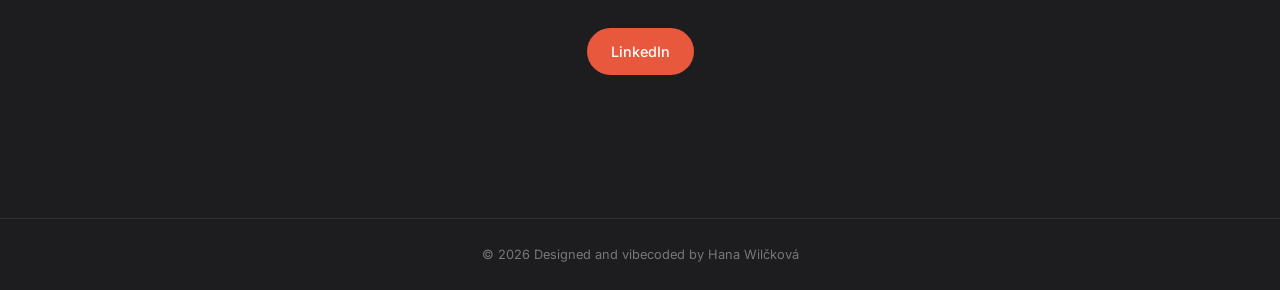
==== commit df1eea29: "Vibecoded" ====
--- a/index.html
+++ b/index.html
@@ -789,7 +789,7 @@
 
 .about__title {
   font-family: var(--font-serif);
-  font-size: 2.5rem;
+  font-size: clamp(1.8rem, 6vw, 2.5rem);
   font-weight: 700;
   color: var(--color-text);
 }
@@ -1561,7 +1561,7 @@
     </div>
     <div class="footer__bar">
       <div class="container">
-        <p class="footer__copy">© 2026 Designed and developed by Hana Wilčková</p>
+        <p class="footer__copy">© 2026 Designed and vibecoded by Hana Wilčková</p>
       </div>
     </div>
   </footer>
